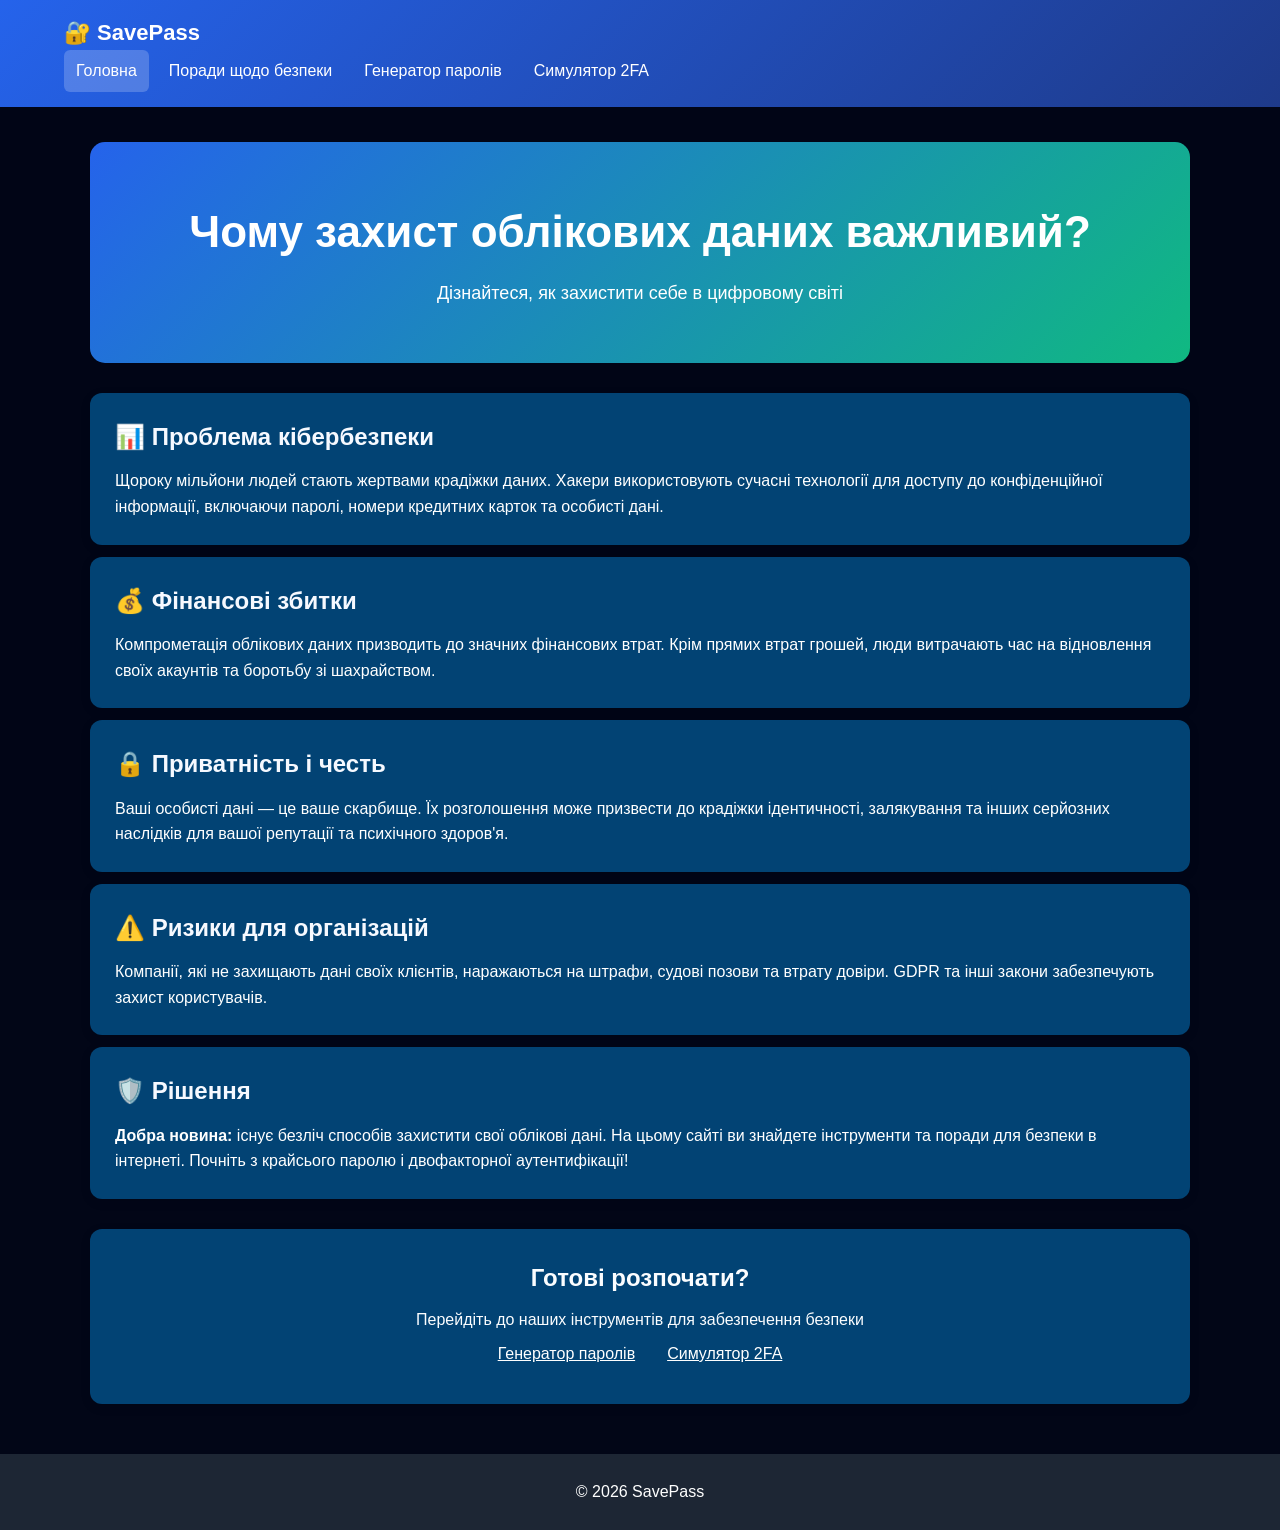
==== index.html @ e5dbe9be "Add files via upload" ====
<!DOCTYPE html>
<html lang="uk">
<head>
    <meta charset="UTF-8">
    <meta name="viewport" content="width=device-width, initial-scale=1.0">
    <title>Захист облікових даних</title>
    <link rel="stylesheet" href="css/styles.css">
</head>
<body>
    <canvas id="matrixCanvas" aria-hidden="true"></canvas>

<div class="page-content">

    <nav class="navbar">
        <div class="nav-container">
            <h1 class="logo">🔐 SavePass</h1>
            <ul class="nav-links">
                <a href="index.html" class="active">Головна</a>
                <a href="security-tips.html">Поради щодо безпеки</a>
                <a href="password-generator.html">Генератор паролів</a>
                <a href="2fa-simulator.html">Симулятор 2FA</a>
            </ul>
        </div>
    </nav>

    <main class="container">
        <section class="hero">
            <h1>Чому захист облікових даних важливий?</h1>
            <p class="subtitle">Дізнайтеся, як захистити себе в цифровому світі</p>
        </section>

        <section class="content">
            <div class="card">
                <h2>📊 Проблема кібербезпеки</h2>
                <p>Щороку мільйони людей стають жертвами крадіжки даних. Хакери використовують сучасні технології для доступу до конфіденційної інформації, включаючи паролі, номери кредитних карток та особисті дані.</p>
            </div>

            <div class="card">
                <h2>💰 Фінансові збитки</h2>
                <p>Компрометація облікових даних призводить до значних фінансових втрат. Крім прямих втрат грошей, люди витрачають час на відновлення своїх акаунтів та боротьбу зі шахрайством.</p>
            </div>

            <div class="card">
                <h2>🔒 Приватність і честь</h2>
                <p>Ваші особисті дані — це ваше скарбище. Їх розголошення може призвести до крадіжки ідентичності, залякування та інших серйозних наслідків для вашої репутації та психічного здоров'я.</p>
            </div>

            <div class="card">
                <h2>⚠️ Ризики для організацій</h2>
                <p>Компанії, які не захищають дані своїх клієнтів, наражаються на штрафи, судові позови та втрату довіри. GDPR та інші закони забезпечують захист користувачів.</p>
            </div>

            <div class="card">
                <h2>🛡️ Рішення</h2>
                <p><strong>Добра новина:</strong> існує безліч способів захистити свої облікові дані. На цьому сайті ви знайдете інструменти та поради для безпеки в інтернеті. Почніть з крайсього паролю і двофакторної аутентифікації!</p>
            </div>
        </section>

        <section class="cta">
            <h2>Готові розпочати?</h2>
            <p>Перейдіть до наших інструментів для забезпечення безпеки</p>
	    <div class="nav-links">
	        <a class="nice-link" style="color: white; text-decoration: underline;" href="password-generator.html">Генератор паролів</a>
                <a class="nice-link" style="color: white; text-decoration: underline;"  href="2fa-simulator.html">Симулятор 2FA</a>
	</div>
        </section>
    </main>

    <footer class="footer">
        <p>&copy; 2026 SavePass</p>
    </footer>
</div>
<script src="js/matrix.js"></script>
</body>
</html>
---- css/styles.css ----
* {
    box-sizing: border-box;
    margin: 0;
    padding: 0;
}

:root {
    --blue: #2563eb;
    --dark-blue: #1e3a8a;
    --green: #10b981;
    --red: #ef4444;
    --gray: #f3f4f6;
    --text: #1f2937;
    --white: #ffffff;
}

body {
    font-family: Arial, sans-serif;
    line-height: 1.6;
    color: var(--text);
    color: #fbfdff;
}

.navbar {
    min-height: 70px;
    padding: 15px 5%;
    display: flex;
    justify-content: space-between;
    align-items: center;
    gap: 20px;
    background: linear-gradient(135deg, var(--blue), var(--dark-blue));
}

.logo {
    color: white;
    font-size: 22px;
    font-weight: bold;
    text-decoration: none;
    white-space: nowrap;
}

.nav-links {
    display: flex;
    flex-wrap: wrap;
    gap: 8px;
    justify-content: center;
}

.nav-links a {
    color: white;
    padding: 8px 12px;
    border-radius: 6px;
    text-decoration: none;
}

.nav-links a:hover,
.nav-links a.active {
    background: rgba(255, 255, 255, 0.2);
}

.container {
    width: min(1100px, 92%);
    margin: 35px auto;
}

.hero {
    padding: 55px 25px;
    margin-bottom: 30px;
    color: white;
    text-align: center;
    border-radius: 15px;
    background: linear-gradient(135deg, var(--blue), var(--green));
}

.hero h1 {
    margin-bottom: 12px;
    font-size: clamp(28px, 5vw, 44px);
}

.hero p {
    font-size: 18px;
}

.grid {
    display: grid;
    grid-template-columns: repeat(auto-fit, minmax(260px, 1fr));
    gap: 20px;
}

.card,
.tool-card,
.authenticator {
    padding: 25px;
    border-radius: 12px;
    background: var(--white);
    box-shadow: 0 3px 12px rgba(0, 0, 0, 0.08);
    margin-bottom: 12px;
}

.card h2,
.tool-card h2,
.authenticator h2 {
    margin-bottom: 12px;
    color: #f6f9ff;
}

.card p {
    color: #fff;
}

.cta {
    margin-top: 30px;
    padding: 30px;
    text-align: center;
    border-radius: 12px;
    background: white;
    box-shadow: 0 3px 12px rgba(0, 0, 0, 0.08);
}

.cta h2 {
    margin-bottom: 10px;
}

.button {
    display: inline-block;
    margin: 15px 5px 0;
    padding: 11px 20px;
    color: white;
    border: 0;
    border-radius: 7px;
    background: var(--blue);
    text-decoration: none;
    cursor: pointer;
    font-size: 16px;
}

.button:hover {
    background: var(--dark-blue);
}

.button.secondary {
    background: var(--green);
}

.button.secondary:hover {
    background: #047857;
}

.checklist {
    margin-top: 25px;
}

.checklist label,
.tool-card > label {
    display: block;
    margin: 14px 0;
}

input[type="text"],
input[type="password"],
input[type="range"],
input[readonly] {
    width: 100%;
}

input[type="text"],
input[type="password"],
input[readonly] {
    margin: 7px 0;
    padding: 11px;
    border: 1px solid #cbd5e1;
    border-radius: 6px;
    font-size: 16px;
}

input:focus {
    outline: 2px solid var(--blue);
}

.two-column {
    display: grid;
    grid-template-columns: 1fr 1fr;
    gap: 25px;
}

.password-output {
    display: flex;
    gap: 8px;
    align-items: center;
    margin-top: 20px;
}

.password-output input {
    flex: 1;
    font-family: monospace;
}

.password-output .button {
    margin: 7px 0;
    white-space: nowrap;
}

.strength {
    height: 10px;
    margin-top: 18px;
    overflow: hidden;
    border-radius: 8px;
    background: #e5e7eb;
}

#strengthBar {
    width: 0;
    height: 100%;
    transition: 0.3s;
}

.authenticator {
    text-align: center;
    background: #111827;
    color: white;
}

.authenticator h2 {
    color: white;
}

.code {
    margin: 25px 0 12px;
    padding: 20px;
    color: white;
    border-radius: 10px;
    background: linear-gradient(135deg, var(--blue), var(--green));
    font: bold 42px monospace;
    letter-spacing: 7px;
}

.hint {
    margin-top: 25px;
    color: #d1d5db;
}

.result {
    min-height: 30px;
    margin-top: 20px;
    font-weight: bold;
}

.success {
    color: #059669;
}

.error {
    color: var(--red);
}

.hidden {
    display: none;
}

footer {
    margin-top: 50px;
    padding: 25px;
    color: white;
    text-align: center;
    background: #1f2937;
}

@media (max-width: 750px) {
    .navbar,
    .two-column {
        flex-direction: column;
        grid-template-columns: 1fr;
    }

    .navbar {
        align-items: center;
    }

    .nav-links {
        flex-direction: column;
        width: 100%;
        text-align: center;
    }

    .password-output {
        flex-direction: column;
        align-items: stretch;
    }

    .password-output .button {
        width: 100%;
    }

    .code {
        font-size: 30px;
        letter-spacing: 4px;
    }
}

body {
    position: relative;
    overflow-x: hidden;
    background: #020617;
}

#matrixCanvas {
    position: fixed;
    inset: 0;
    z-index: 0;
    width: 100%;
    height: 100%;
    pointer-events: none;
    opacity: 0.35;
}

.page-content {
    position: relative;
    z-index: 1;
}

.card,
.tool-card,
.authenticator,
.cta {
    background: rgba(3, 72, 123, 0.94);
}

.password-security {
  max-width: 800px;
  margin: 30px auto;
  padding: 30px;
  background: rgba(3, 72, 123, 0.94);;
  border-radius: 16px;
  box-shadow: 0 8px 25px rgba(0, 0, 0, 0.12);
}

.password-security {
  width: 100%;
  max-width: 800px;
  min-height: 300px;
  padding: 30px;
  box-sizing: border-box;

  background: rgba(3, 72, 123, 0.94);
  border-radius: 6px;
}


footer {
    background: rgba(31, 41, 55, 0.94);
}
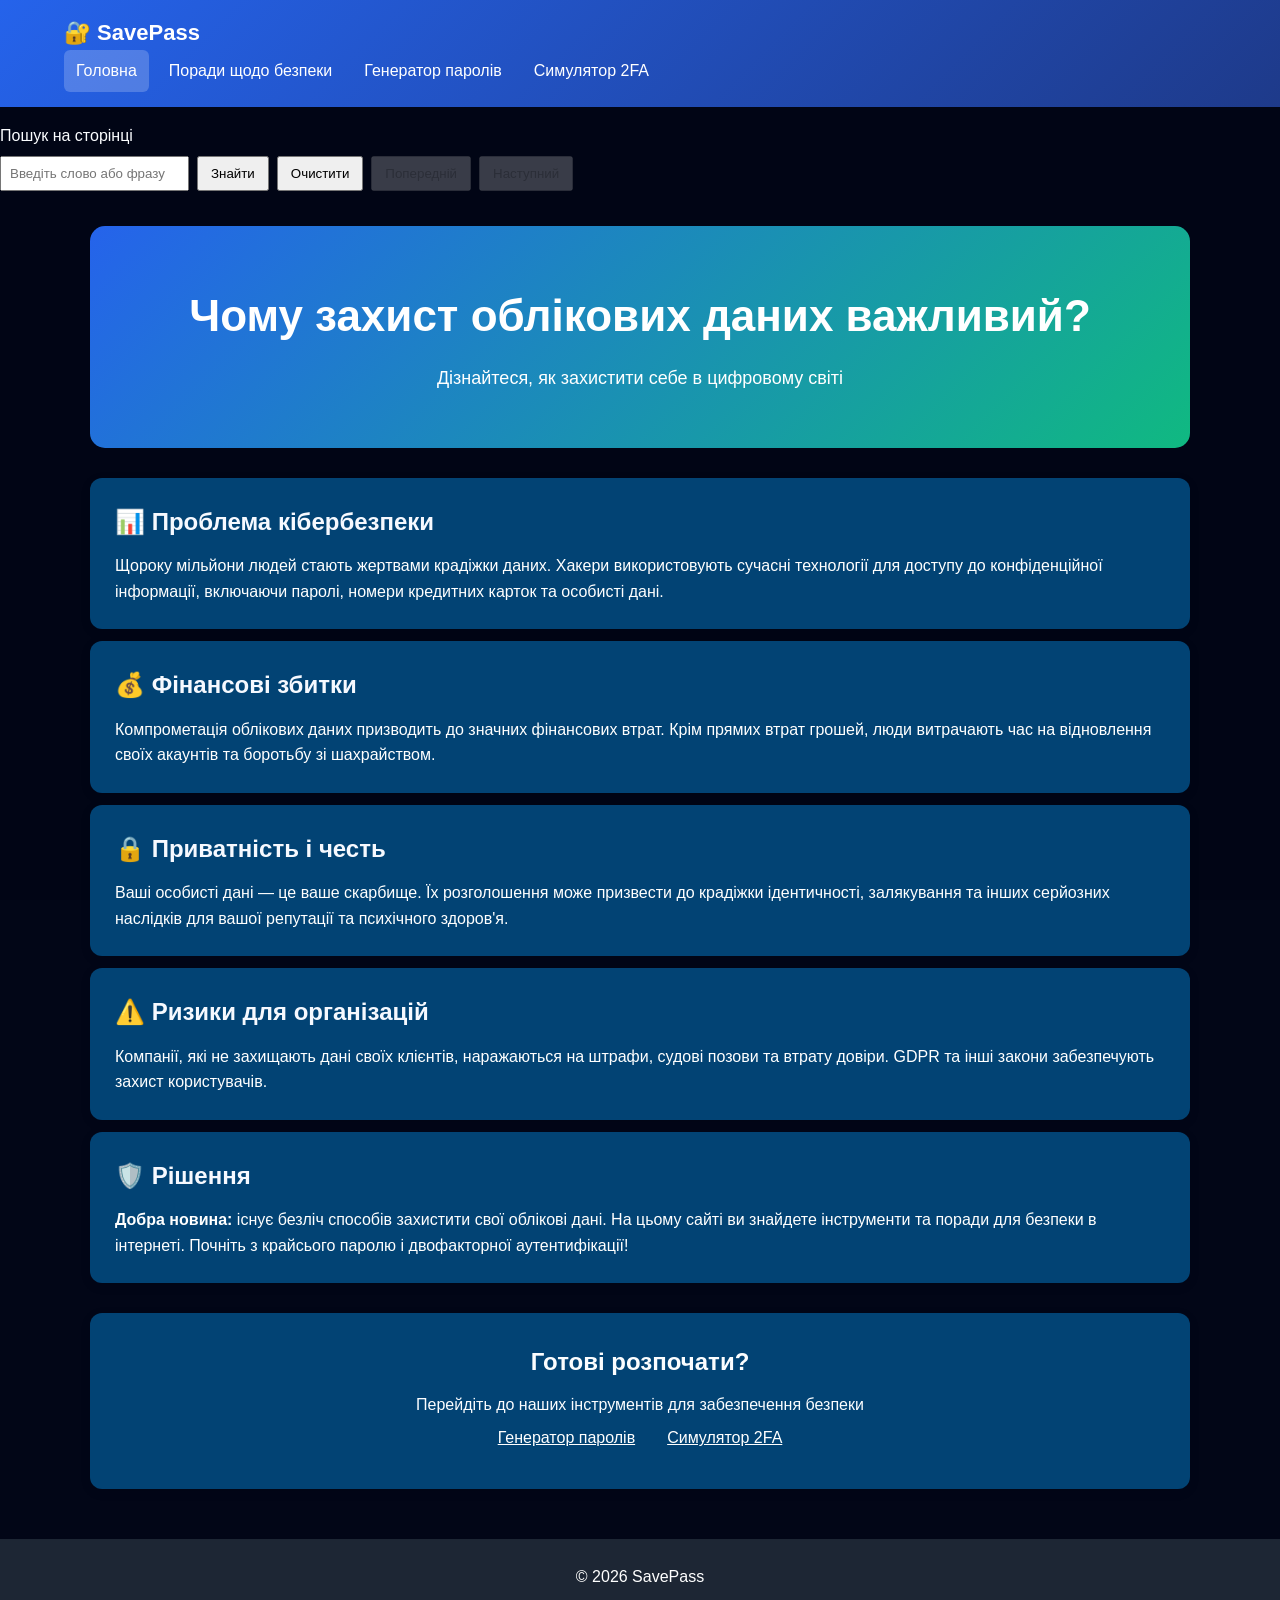
==== commit 1ce94fbf: "Update index.html" ====
--- a/index.html
+++ b/index.html
@@ -22,6 +22,25 @@
             </ul>
         </div>
     </nav>
+
+<div class="page-search">
+  <form id="pageSearchForm" role="search">
+    <label for="pageSearchInput">Пошук на сторінці</label>
+
+    <input
+      id="pageSearchInput"
+      type="search"
+      placeholder="Введіть слово або фразу"
+    >
+
+    <button type="submit">Знайти</button>
+    <button type="button" id="pageSearchClear">Очистити</button>
+    <button type="button" id="pageSearchPrev" disabled>Попередній</button>
+    <button type="button" id="pageSearchNext" disabled>Наступний</button>
+
+    <p id="pageSearchStatus" aria-live="polite"></p>
+  </form>
+</div>
 
     <main class="container">
         <section class="hero">
@@ -70,6 +89,7 @@
         <p>&copy; 2026 SavePass</p>
     </footer>
 </div>
+<script src="js/page-search.js" defer></script>
 <script src="js/matrix.js"></script>
 </body>
 </html>
--- a/css/styles.css
+++ b/css/styles.css
@@ -345,6 +345,42 @@
   border-radius: 6px;
 }
 
+.page-search {
+  margin: 1rem 0;
+}
+
+.page-search form {
+  display: flex;
+  flex-wrap: wrap;
+  align-items: center;
+  gap: 0.5rem;
+}
+
+.page-search label {
+  flex-basis: 100%;
+}
+
+.page-search input {
+  padding: 0.5rem;
+}
+
+.page-search button {
+  padding: 0.5rem 0.75rem;
+  cursor: pointer;
+}
+
+.page-search button:disabled {
+  cursor: not-allowed;
+  opacity: 0.6;
+}
+
+.search-highlight {
+  background-color: #ffe66d;
+  color: #222;
+  padding: 0.1em 0;
+}
+
+
 
 footer {
     background: rgba(31, 41, 55, 0.94);
